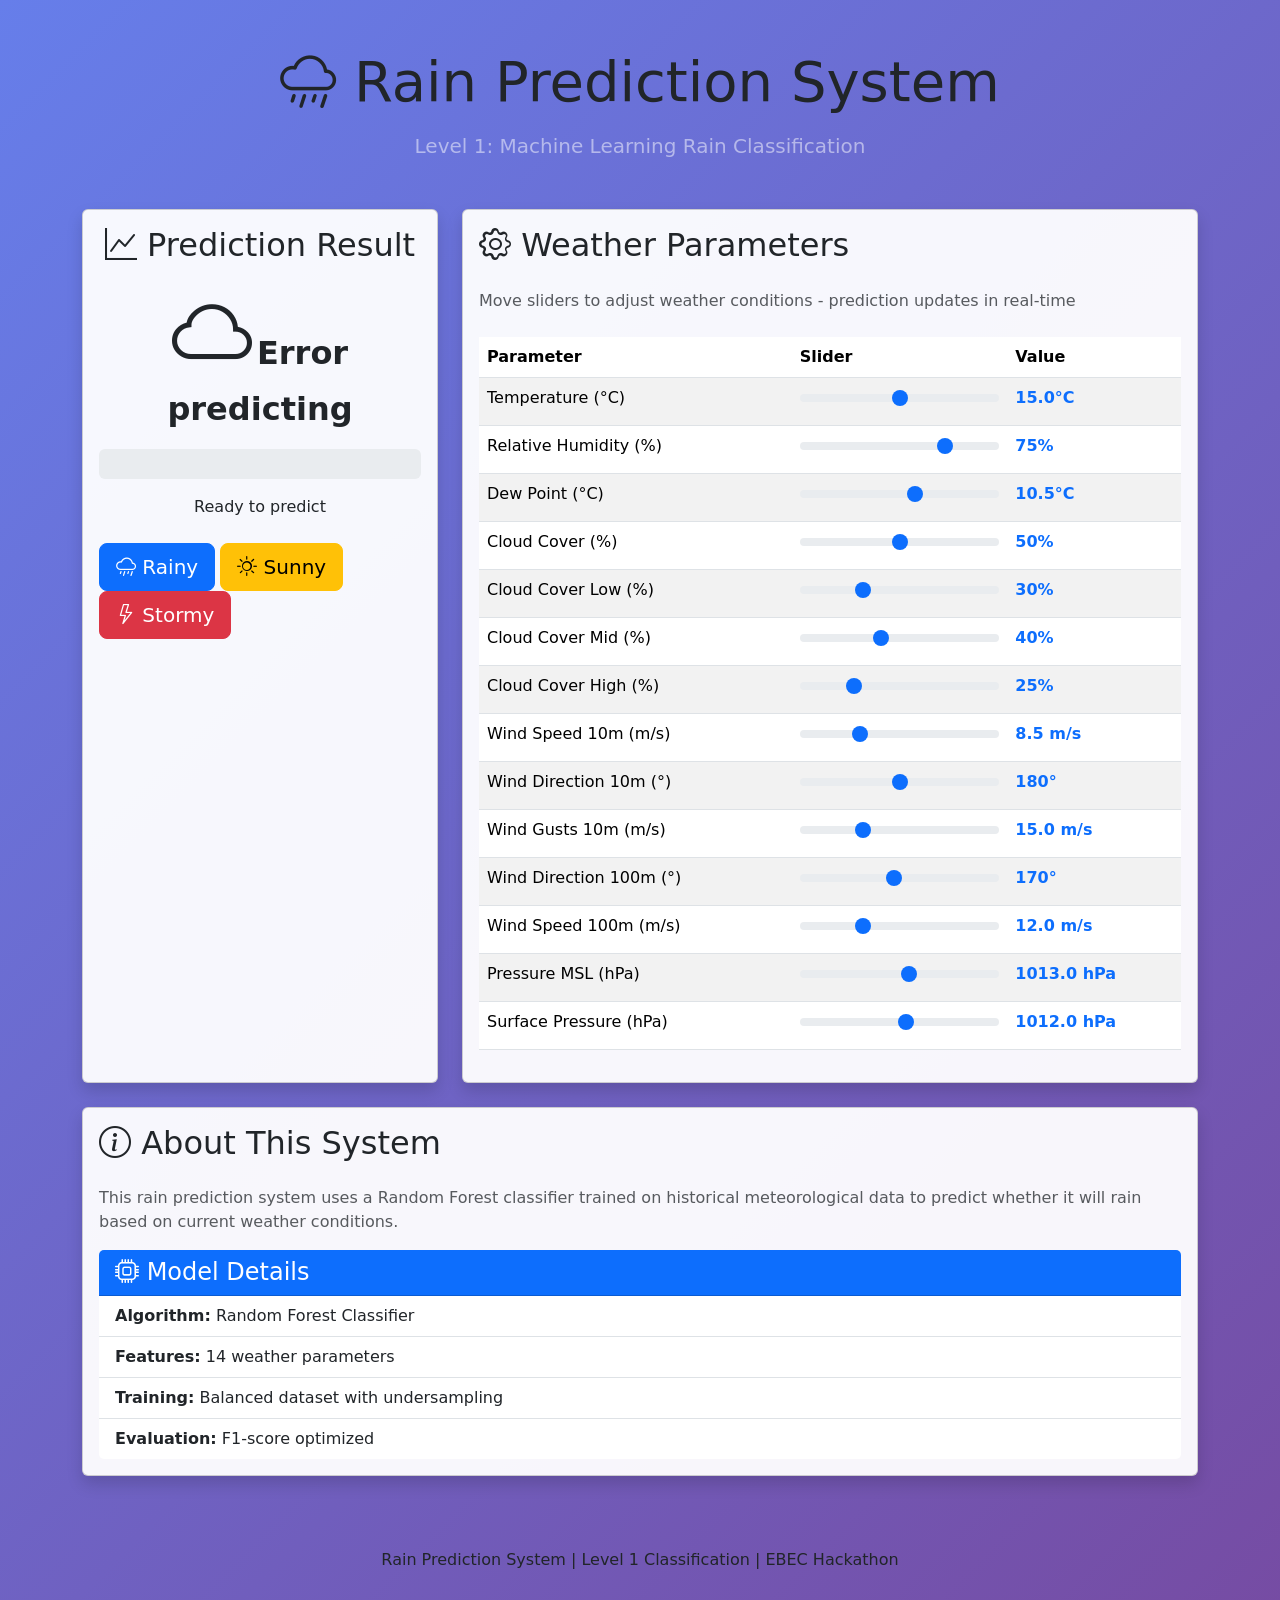
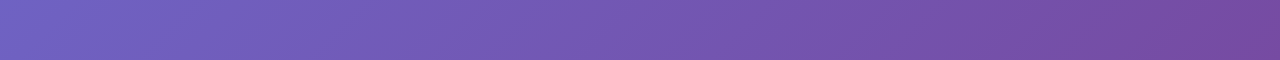
==== static/rain.html @ 7e6647d1 "All great ideas are controversial, or have been at one time." ====
<!DOCTYPE html>
<html lang="en">
<head>
    <meta charset="UTF-8">
    <meta name="viewport" content="width=device-width, initial-scale=1.0">
    <title>Rain Prediction System</title>
    <link href="https://cdn.jsdelivr.net/npm/bootstrap@5.3.0/dist/css/bootstrap.min.css" rel="stylesheet" integrity="sha384-9aIt2n6CfsVuTVFUSsBaNeAopJFFVYgNtQbDWZlbqNqp4gN4gPgpXJxZg==">
    <link href="https://cdn.jsdelivr.net/npm/bootstrap-icons@1.11.1/font/bootstrap-icons.css" rel="stylesheet">
    <link rel="stylesheet" href="styles.css">
</head>
<body class="container py-5">
    <div class="text-center mb-5">
        <h1 class="display-4 mb-3"><i class="bi bi-cloud-rain"></i> Rain Prediction System</h1>
        <p class="lead text-white-50">Level 1: Machine Learning Rain Classification</p>
    </div>

    <div class="row">
        <div class="col-lg-4 mb-4">
            <div class="card shadow h-100">
                <div class="card-body">
                    <h2 class="card-title text-center mb-4"><i class="bi bi-graph-up"></i> Prediction Result</h2>
                    <div class="text-center mb-3" id="rainPrediction">
                        <span class="display-1" id="rainIcon"><i class="bi bi-cloud"></i></span>
                        <span class="fs-2 fw-bold" id="rainText">Adjust parameters to predict</span>
                    </div>
                    <div class="progress mb-3" style="height: 30px;">
                        <div class="progress-bar progress-bar-striped progress-bar-animated" id="probabilityFill" role="progressbar" style="width: 0%"></div>
                    </div>
                    <p class="text-center mb-4" id="probabilityText">Ready to predict</p>

                    <div class="d-grid gap-2 d-md-block">
                        <button onclick="setPreset('rainy')" class="btn btn-primary btn-lg"><i class="bi bi-cloud-rain"></i> Rainy</button>
                        <button onclick="setPreset('sunny')" class="btn btn-warning btn-lg"><i class="bi bi-sun"></i> Sunny</button>
                        <button onclick="setPreset('stormy')" class="btn btn-danger btn-lg"><i class="bi bi-lightning"></i> Stormy</button>
                    </div>
                </div>
            </div>
        </div>

        <div class="col-lg-8 mb-4">
            <div class="card shadow h-100">
                <div class="card-body">
                    <h2 class="card-title mb-4"><i class="bi bi-gear"></i> Weather Parameters</h2>
                    <p class="text-muted mb-4">Move sliders to adjust weather conditions - prediction updates in real-time</p>

                    <table class="table table-striped table-hover">
                        <thead>
                            <tr>
                                <th>Parameter</th>
                                <th>Slider</th>
                                <th>Value</th>
                            </tr>
                        </thead>
                        <tbody>
                            <tr>
                                <td>Temperature (°C)</td>
                                <td><input type="range" id="temperature_2m" class="form-range" min="-10" max="40" step="0.1" value="15"></td>
                                <td class="fw-bold text-primary" id="temperature_2m_value">15.0°C</td>
                            </tr>
                            <tr>
                                <td>Relative Humidity (%)</td>
                                <td><input type="range" id="relative_humidity_2m" class="form-range" min="0" max="100" step="1" value="75"></td>
                                <td class="fw-bold text-primary" id="relative_humidity_2m_value">75%</td>
                            </tr>
                            <tr>
                                <td>Dew Point (°C)</td>
                                <td><input type="range" id="dew_point_2m" class="form-range" min="-10" max="25" step="0.1" value="10.5"></td>
                                <td class="fw-bold text-primary" id="dew_point_2m_value">10.5°C</td>
                            </tr>
                            <tr>
                                <td>Cloud Cover (%)</td>
                                <td><input type="range" id="cloud_cover" class="form-range" min="0" max="100" step="1" value="50"></td>
                                <td class="fw-bold text-primary" id="cloud_cover_value">50%</td>
                            </tr>
                            <tr>
                                <td>Cloud Cover Low (%)</td>
                                <td><input type="range" id="cloud_cover_low" class="form-range" min="0" max="100" step="1" value="30"></td>
                                <td class="fw-bold text-primary" id="cloud_cover_low_value">30%</td>
                            </tr>
                            <tr>
                                <td>Cloud Cover Mid (%)</td>
                                <td><input type="range" id="cloud_cover_mid" class="form-range" min="0" max="100" step="1" value="40"></td>
                                <td class="fw-bold text-primary" id="cloud_cover_mid_value">40%</td>
                            </tr>
                            <tr>
                                <td>Cloud Cover High (%)</td>
                                <td><input type="range" id="cloud_cover_highh" class="form-range" min="0" max="100" step="1" value="25"></td>
                                <td class="fw-bold text-primary" id="cloud_cover_highh_value">25%</td>
                            </tr>
                            <tr>
                                <td>Wind Speed 10m (m/s)</td>
                                <td><input type="range" id="wind_speed_10m" class="form-range" min="0" max="30" step="0.1" value="8.5"></td>
                                <td class="fw-bold text-primary" id="wind_speed_10m_value">8.5 m/s</td>
                            </tr>
                            <tr>
                                <td>Wind Direction 10m (°)</td>
                                <td><input type="range" id="wind_direction_10m" class="form-range" min="0" max="360" step="1" value="180"></td>
                                <td class="fw-bold text-primary" id="wind_direction_10m_value">180°</td>
                            </tr>
                            <tr>
                                <td>Wind Gusts 10m (m/s)</td>
                                <td><input type="range" id="wind_gusts_10m" class="form-range" min="0" max="50" step="0.1" value="15"></td>
                                <td class="fw-bold text-primary" id="wind_gusts_10m_value">15.0 m/s</td>
                            </tr>
                            <tr>
                                <td>Wind Direction 100m (°)</td>
                                <td><input type="range" id="wind_direction_100m" class="form-range" min="0" max="360" step="1" value="170"></td>
                                <td class="fw-bold text-primary" id="wind_direction_100m_value">170°</td>
                            </tr>
                            <tr>
                                <td>Wind Speed 100m (m/s)</td>
                                <td><input type="range" id="wind_speed_100m" class="form-range" min="0" max="40" step="0.1" value="12"></td>
                                <td class="fw-bold text-primary" id="wind_speed_100m_value">12.0 m/s</td>
                            </tr>
                            <tr>
                                <td>Pressure MSL (hPa)</td>
                                <td><input type="range" id="pressure_msl" class="form-range" min="980" max="1040" step="0.1" value="1013"></td>
                                <td class="fw-bold text-primary" id="pressure_msl_value">1013.0 hPa</td>
                            </tr>
                            <tr>
                                <td>Surface Pressure (hPa)</td>
                                <td><input type="range" id="surface_pressure" class="form-range" min="980" max="1040" step="0.1" value="1012"></td>
                                <td class="fw-bold text-primary" id="surface_pressure_value">1012.0 hPa</td>
                            </tr>
                        </tbody>
                    </table>
                </div>
            </div>
        </div>
    </div>

    <div class="card shadow">
        <div class="card-body">
            <h2 class="card-title mb-4"><i class="bi bi-info-circle"></i> About This System</h2>
            <p class="text-muted mb-3">This rain prediction system uses a Random Forest classifier trained on historical meteorological data to predict whether it will rain based on current weather conditions.</p>

            <div class="card bg-light border-0">
                <div class="card-header bg-primary text-white">
                    <h4 class="mb-0"><i class="bi bi-cpu"></i> Model Details</h4>
                </div>
                <ul class="list-group list-group-flush">
                    <li class="list-group-item"><strong>Algorithm:</strong> Random Forest Classifier</li>
                    <li class="list-group-item"><strong>Features:</strong> 14 weather parameters</li>
                    <li class="list-group-item"><strong>Training:</strong> Balanced dataset with undersampling</li>
                    <li class="list-group-item"><strong>Evaluation:</strong> F1-score optimized</li>
                </ul>
            </div>
        </div>
    </div>

    <footer class="text-center text-white-75 py-4 mt-5">
        <p>Rain Prediction System | Level 1 Classification | EBEC Hackathon</p>
    </footer>

    <script src="https://cdn.jsdelivr.net/npm/bootstrap@5.3.0/dist/js/bootstrap.bundle.min.js" integrity="sha384-geWF76cDxeOvaAnOQwhaQzPcAY9I9sQITBfIqkxFWk6hmo" crossorigin="anonymous"></script>
    <script src="/static/script.js"></script>
</body>
</html>
---- static/styles.css ----
body {
    background: linear-gradient(135deg, #667eea 0%, #764ba2 100%);
    min-height: 100vh;
}

.card {
    background: rgba(255, 255, 255, 0.95);
}
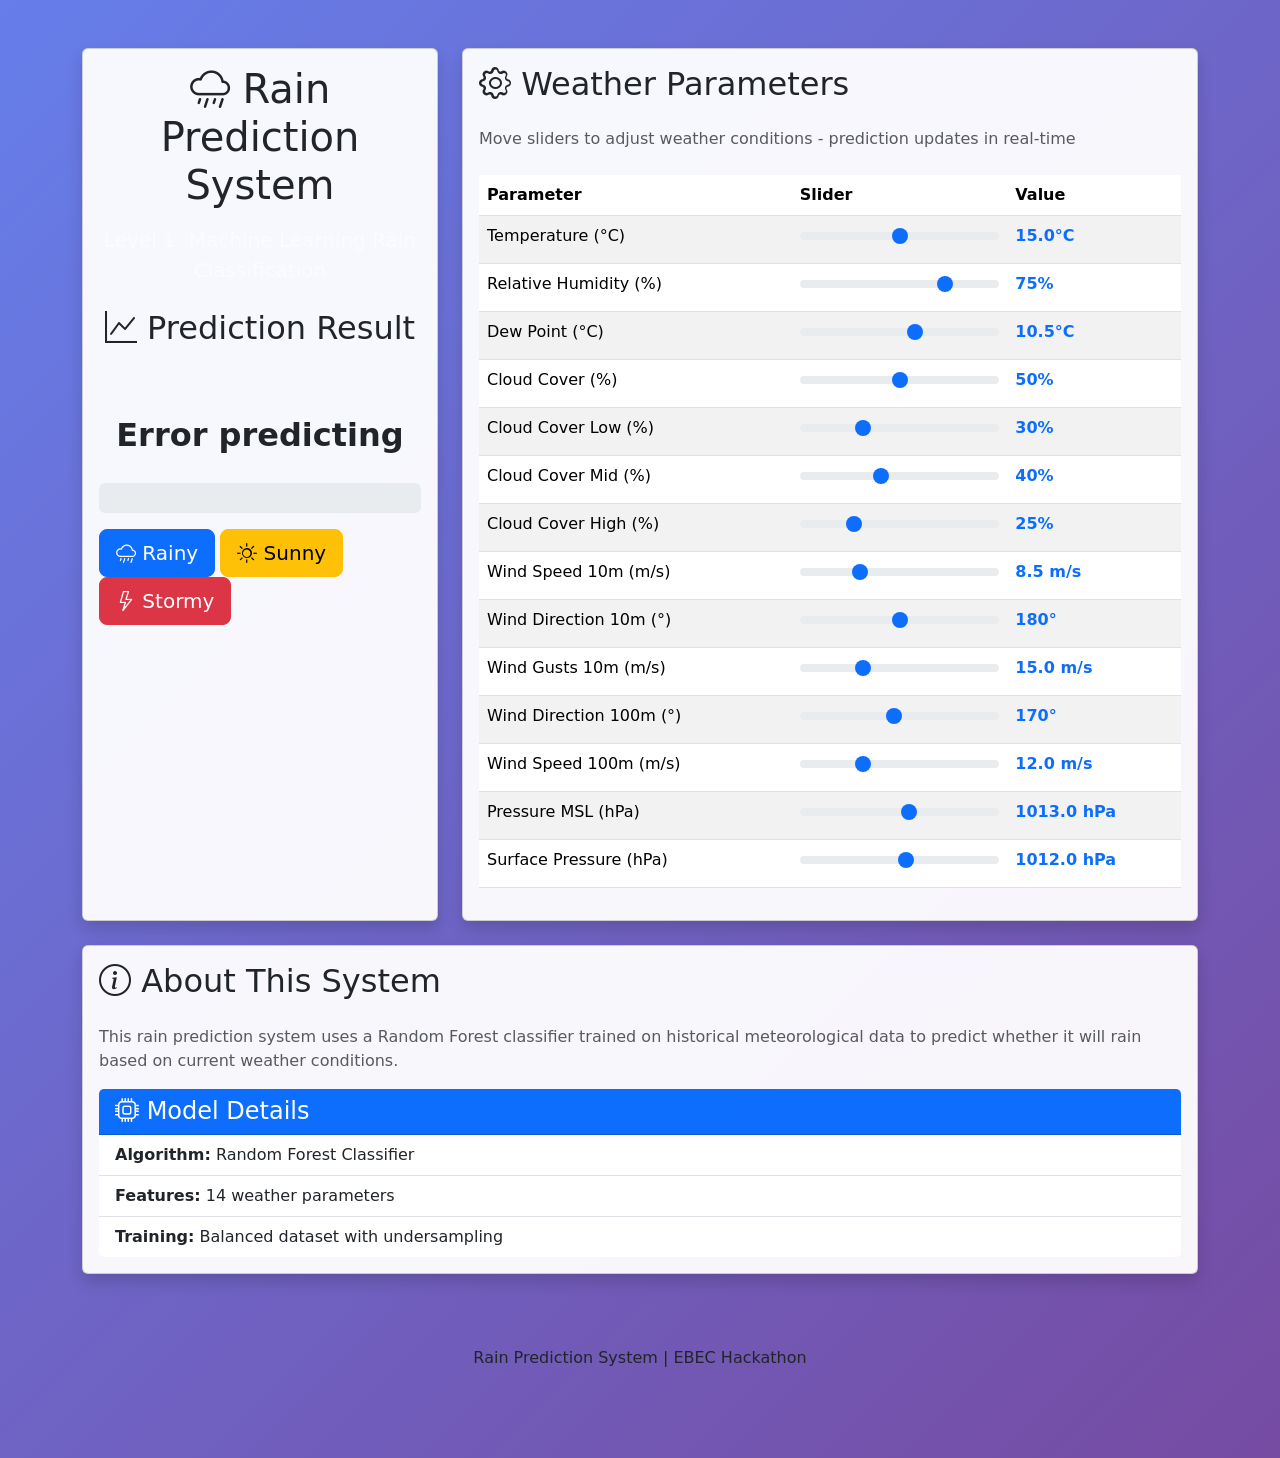
==== commit 59d5d22d: "Life is a series of rude awakenings. 		-- R. V. Winkle" ====
--- a/static/rain.html
+++ b/static/rain.html
@@ -9,24 +9,20 @@
     <link rel="stylesheet" href="styles.css">
 </head>
 <body class="container py-5">
-    <div class="text-center mb-5">
-        <h1 class="display-4 mb-3"><i class="bi bi-cloud-rain"></i> Rain Prediction System</h1>
-        <p class="lead text-white-50">Level 1: Machine Learning Rain Classification</p>
-    </div>
-
     <div class="row">
         <div class="col-lg-4 mb-4">
             <div class="card shadow h-100">
                 <div class="card-body">
+                    <h1 class="display-6 mb-3 text-center"><i class="bi bi-cloud-rain"></i> Rain Prediction System</h1>
+                    <p class="lead text-white-50 text-center mb-4">Level 1: Machine Learning Rain Classification</p>
                     <h2 class="card-title text-center mb-4"><i class="bi bi-graph-up"></i> Prediction Result</h2>
                     <div class="text-center mb-3" id="rainPrediction">
-                        <span class="display-1" id="rainIcon"><i class="bi bi-cloud"></i></span>
-                        <span class="fs-2 fw-bold" id="rainText">Adjust parameters to predict</span>
+                        <span class="display-1" id="rainIcon"></span>
+                        <span class="fs-2 fw-bold" id="rainText">Raining</span>
                     </div>
-                    <div class="progress mb-3" style="height: 30px;">
-                        <div class="progress-bar progress-bar-striped progress-bar-animated" id="probabilityFill" role="progressbar" style="width: 0%"></div>
-                    </div>
-                    <p class="text-center mb-4" id="probabilityText">Ready to predict</p>
+            <div class="progress mb-3" style="height: 30px;">
+                <div class="progress-bar progress-bar progress-bar-animated bg-warning" id="probabilityFill" role="progressbar" style="width: 0%"></div>
+            </div>
 
                     <div class="d-grid gap-2 d-md-block">
                         <button onclick="setPreset('rainy')" class="btn btn-primary btn-lg"><i class="bi bi-cloud-rain"></i> Rainy</button>
@@ -142,14 +138,13 @@
                     <li class="list-group-item"><strong>Algorithm:</strong> Random Forest Classifier</li>
                     <li class="list-group-item"><strong>Features:</strong> 14 weather parameters</li>
                     <li class="list-group-item"><strong>Training:</strong> Balanced dataset with undersampling</li>
-                    <li class="list-group-item"><strong>Evaluation:</strong> F1-score optimized</li>
                 </ul>
             </div>
         </div>
     </div>
 
     <footer class="text-center text-white-75 py-4 mt-5">
-        <p>Rain Prediction System | Level 1 Classification | EBEC Hackathon</p>
+        <p>Rain Prediction System | EBEC Hackathon</p>
     </footer>
 
     <script src="https://cdn.jsdelivr.net/npm/bootstrap@5.3.0/dist/js/bootstrap.bundle.min.js" integrity="sha384-geWF76cDxeOvaAnOQwhaQzPcAY9I9sQITBfIqkxFWk6hmo" crossorigin="anonymous"></script>
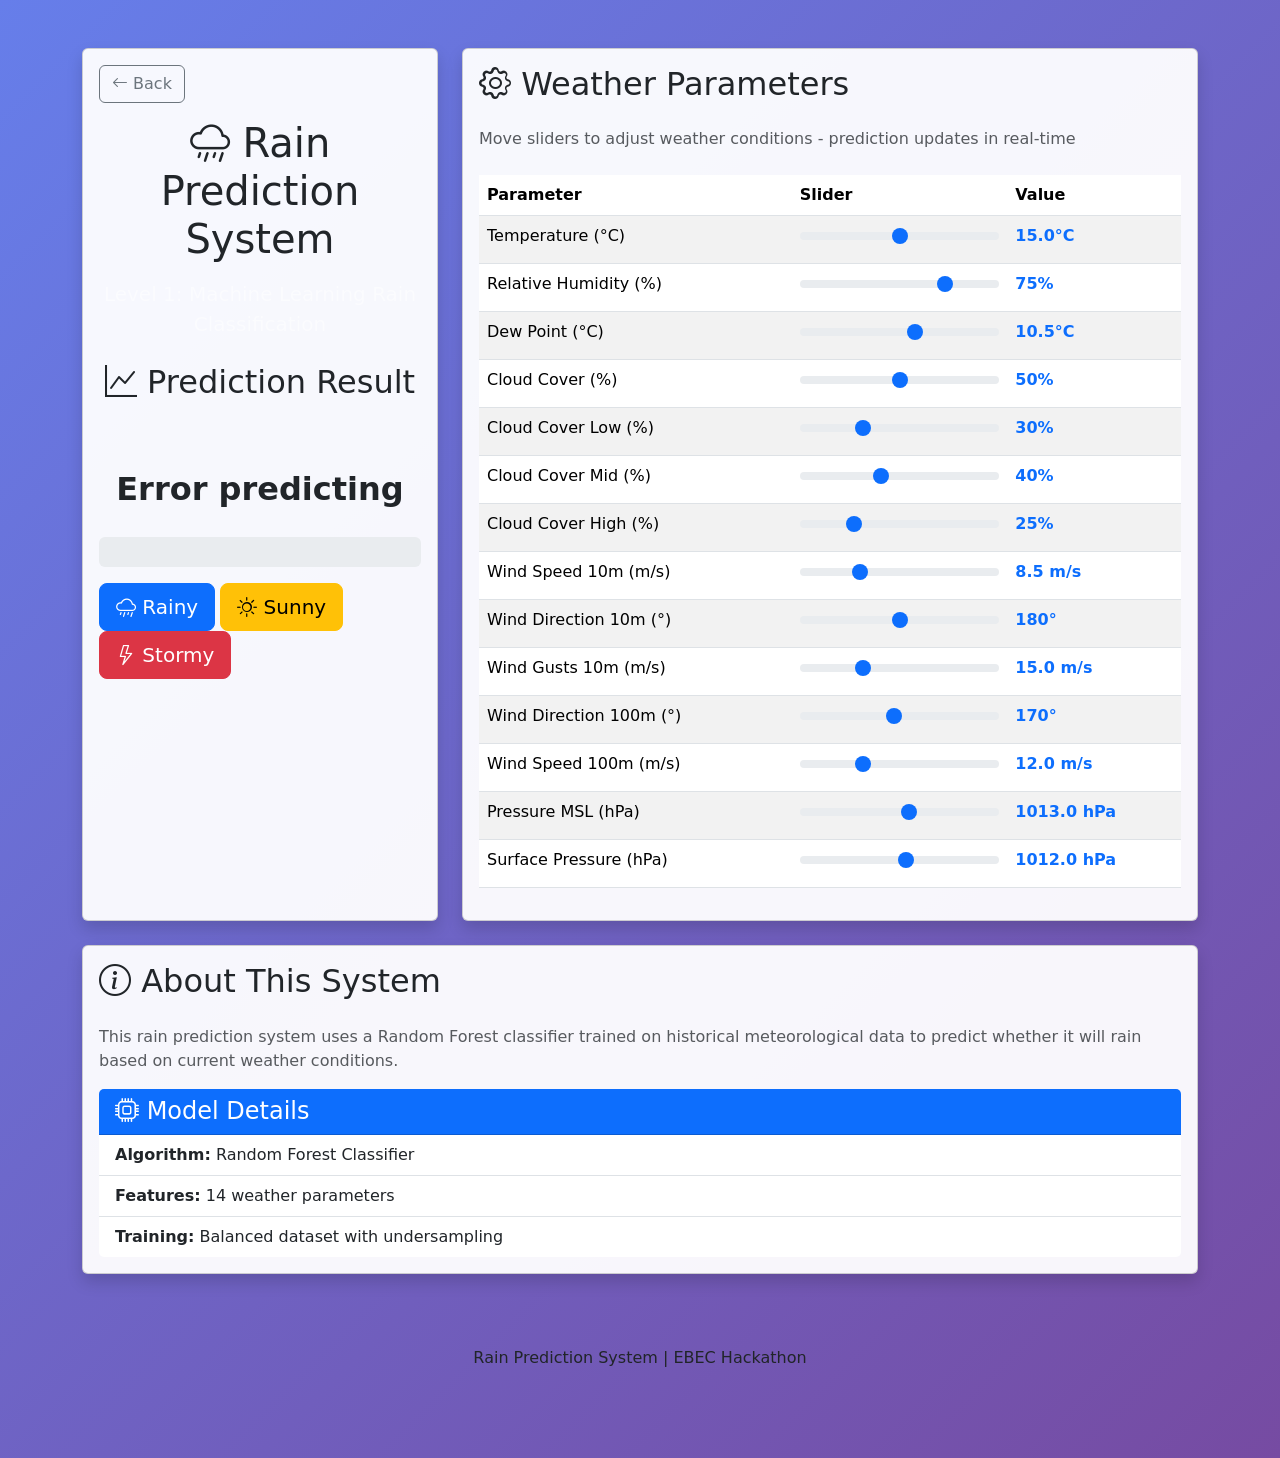
==== commit 44bb24c4: "add home screen and back buttons" ====
--- a/static/rain.html
+++ b/static/rain.html
@@ -13,6 +13,7 @@
         <div class="col-lg-4 mb-4">
             <div class="card shadow h-100">
                 <div class="card-body">
+                    <a href="/" class="btn btn-outline-secondary mb-3"><i class="bi bi-arrow-left"></i> Back</a>
                     <h1 class="display-6 mb-3 text-center"><i class="bi bi-cloud-rain"></i> Rain Prediction System</h1>
                     <p class="lead text-white-50 text-center mb-4">Level 1: Machine Learning Rain Classification</p>
                     <h2 class="card-title text-center mb-4"><i class="bi bi-graph-up"></i> Prediction Result</h2>
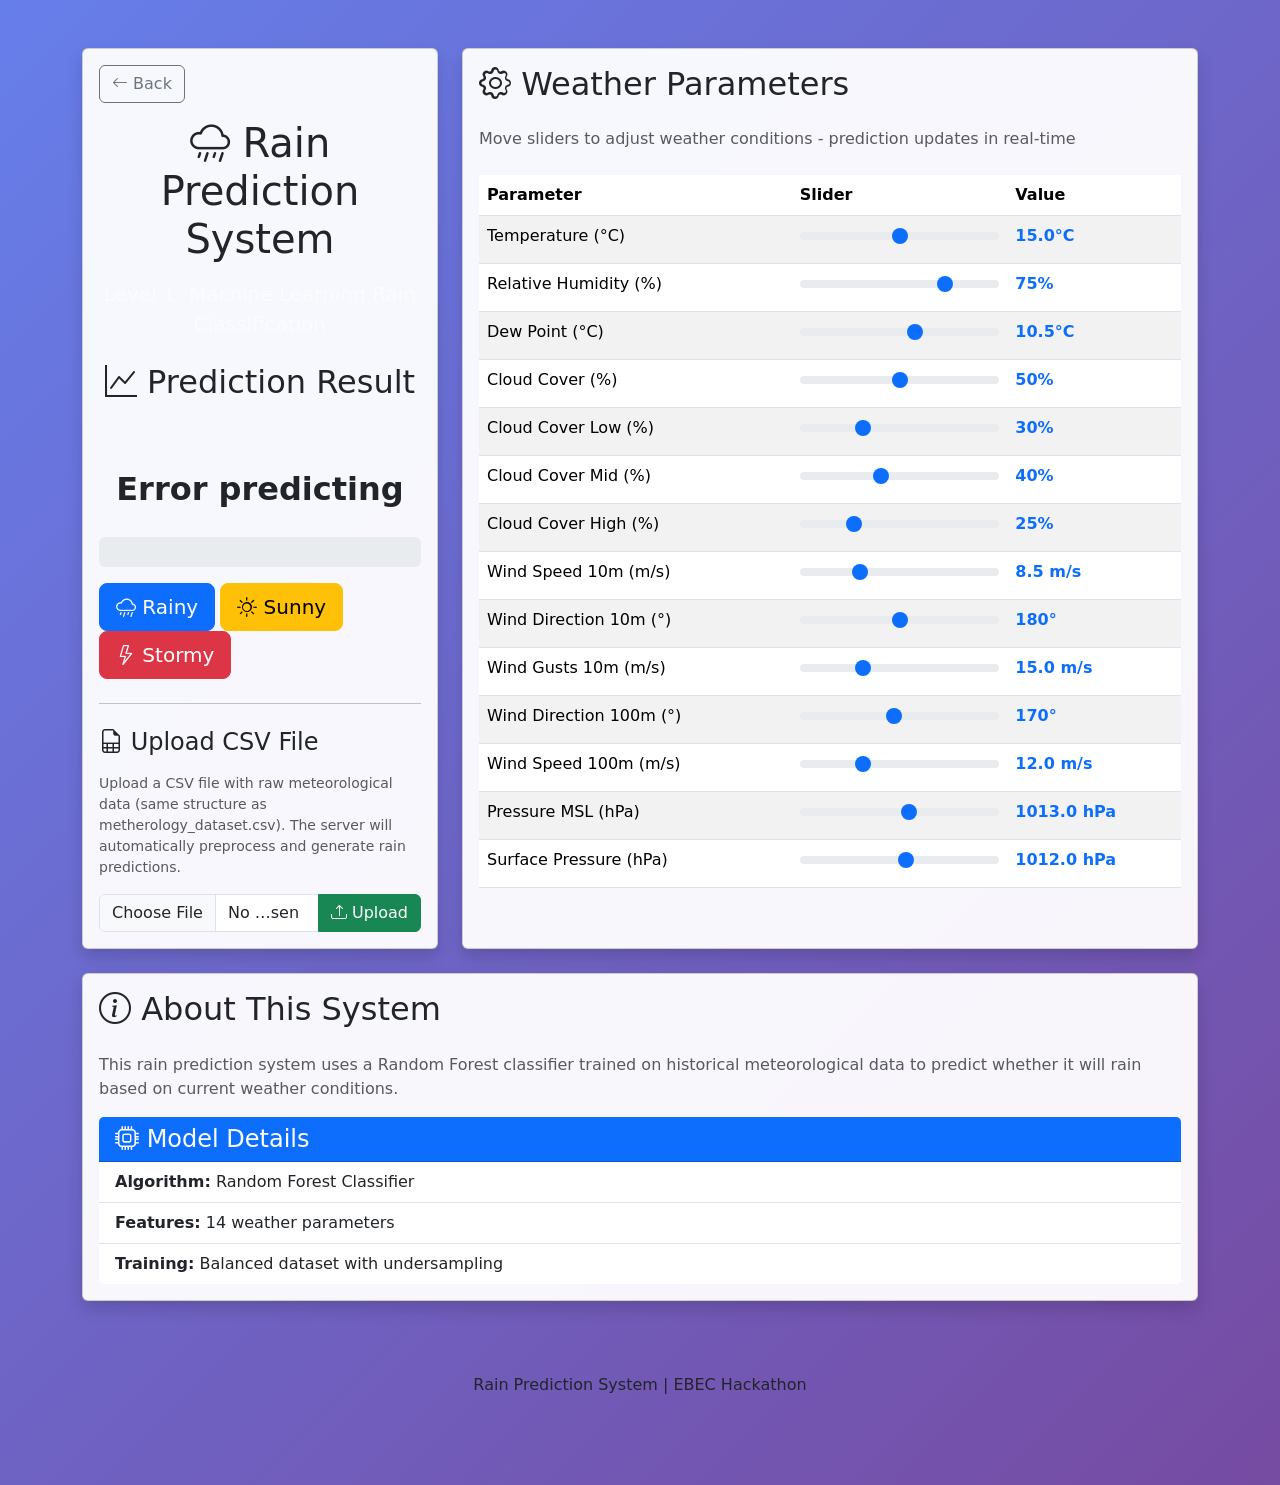
==== commit 1fc71d9f: "add upload file to temperature predictor" ====
--- a/static/rain.html
+++ b/static/rain.html
@@ -29,6 +29,15 @@
                         <button onclick="setPreset('rainy')" class="btn btn-primary btn-lg"><i class="bi bi-cloud-rain"></i> Rainy</button>
                         <button onclick="setPreset('sunny')" class="btn btn-warning btn-lg"><i class="bi bi-sun"></i> Sunny</button>
                         <button onclick="setPreset('stormy')" class="btn btn-danger btn-lg"><i class="bi bi-lightning"></i> Stormy</button>
+                    </div>
+                    
+                    <hr class="my-4">
+                    
+                    <h4 class="mb-3"><i class="bi bi-file-earmark-spreadsheet"></i> Upload CSV File</h4>
+                    <p class="text-muted small mb-3">Upload a CSV file with raw meteorological data (same structure as metherology_dataset.csv). The server will automatically preprocess and generate rain predictions.</p>
+                    <div class="input-group">
+                        <input type="file" id="csvFile" class="form-control" accept=".csv">
+                        <button class="btn btn-success" onclick="uploadCSV()"><i class="bi bi-upload"></i> Upload</button>
                     </div>
                 </div>
             </div>
